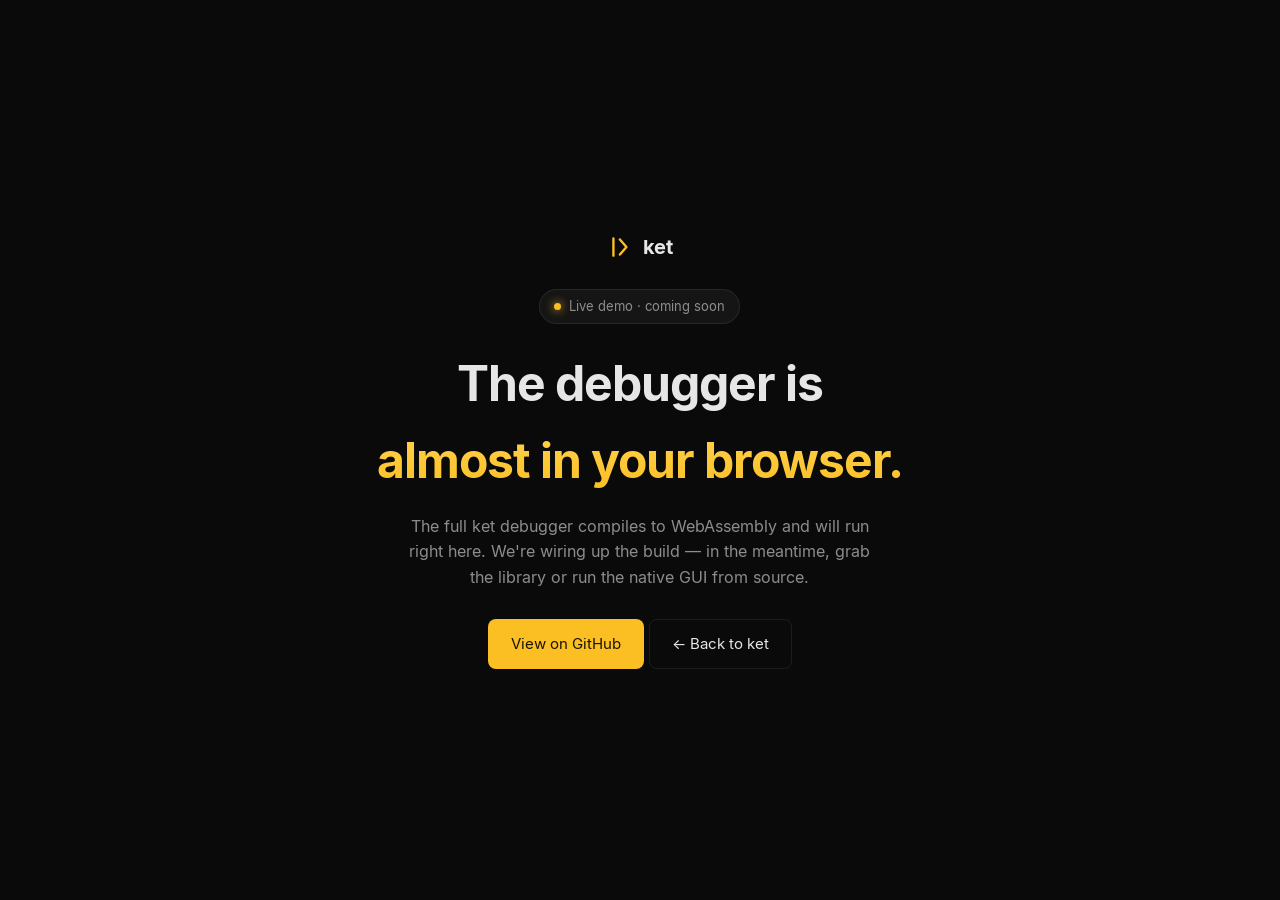
==== website/demo/index.html @ 71af7b1d "feat: pages workflow" ====
<!doctype html>
<html lang="en">
  <head>
    <meta charset="utf-8" />
    <meta name="viewport" content="width=device-width, initial-scale=1" />
    <title>ket — demo (coming soon)</title>
    <meta name="description" content="The ket in-browser debugger demo is on its way." />
    <link rel="icon" href="../assets/icon.png" />
    <link rel="stylesheet" href="../styles.css" />
    <style>
      .center {
        min-height: 100vh;
        display: flex;
        align-items: center;
        justify-content: center;
        text-align: center;
        padding: 24px;
      }
      .center .pill {
        margin-bottom: 22px;
      }
      .center h1 {
        font-size: clamp(30px, 5vw, 48px);
        letter-spacing: -0.02em;
        margin: 0 0 14px;
        font-weight: 700;
      }
      .center p {
        color: var(--muted);
        max-width: 48ch;
        margin: 0 auto 28px;
      }
    </style>
  </head>
  <body>
    <div class="center">
      <div>
        <a class="brand" href="../" style="justify-content: center; font-size: 20px">
          <svg viewBox="0 0 24 24" width="24" height="24" fill="none">
            <path d="M5 4v16M11 5l6 7-6 7" style="stroke: var(--accent)"
              stroke-width="2.2" stroke-linecap="round" stroke-linejoin="round"/>
          </svg>
          ket
        </a>
        <div style="height: 26px"></div>
        <span class="pill"><span class="dot"></span> Live demo · coming soon</span>
        <h1>The debugger is<br /><span class="grad">almost in your browser.</span></h1>
        <p>
          The full ket debugger compiles to WebAssembly and will run right here.
          We're wiring up the build — in the meantime, grab the library or run the
          native GUI from source.
        </p>
        <div class="cta" style="justify-content: center">
          <a class="btn btn-accent btn-lg" href="https://github.com/brenocq/ket">View on GitHub</a>
          <a class="btn btn-ghost btn-lg" href="../">← Back to ket</a>
        </div>
      </div>
    </div>
  </body>
</html>
---- website/styles.css ----
/* SPDX-License-Identifier: MIT
   ket website — dark, near-black canvas with a single quantum-gold accent.
   Plain CSS; a tiny main.js adds the cursor spotlight, copy, and scroll reveal. */

/* ---- Self-hosted fonts (match the GUI: Inter + JetBrains Mono) ---- */
@font-face {
  font-family: "Inter";
  font-style: normal;
  font-weight: 400;
  font-display: swap;
  src: url("assets/fonts/Inter-Regular.ttf") format("truetype");
}
@font-face {
  font-family: "Inter";
  font-style: normal;
  font-weight: 700;
  font-display: swap;
  src: url("assets/fonts/Inter-Bold.ttf") format("truetype");
}
@font-face {
  font-family: "JetBrains Mono";
  font-style: normal;
  font-weight: 400;
  font-display: swap;
  src: url("assets/fonts/JetBrainsMono-Regular.ttf") format("truetype");
}

/* ---- Design tokens ---- */
:root {
  --bg: #0a0a0a;
  --panel: #0f0f0f;
  --surface: #151515;
  --surface-2: #1d1d1d;
  --border: rgba(255, 255, 255, 0.08);
  --border-hi: rgba(251, 191, 36, 0.35);
  --text: #e6e6e6;
  --muted: #8c8c8c;
  --faint: #6b6b6b;
  --line: #2a2a2a; /* faint line-art strokes in illustrations */
  --accent: #fbbf24; /* quantum gold — CTAs / emphasis only */
  --accent-hi: #ffd24d;
  --accent-dim: rgba(251, 191, 36, 0.12);

  --max: 1120px;
  --radius: 14px;
  --font: "Inter", system-ui, -apple-system, "Segoe UI", Helvetica, Arial,
    sans-serif;
  --mono: "JetBrains Mono", ui-monospace, "SF Mono", Menlo, Consolas, monospace;
}

/* ---- Base ---- */
*,
*::before,
*::after {
  box-sizing: border-box;
}
html {
  scroll-behavior: smooth;
}
body {
  margin: 0;
  background: var(--bg);
  color: var(--text);
  font-family: var(--font);
  font-weight: 400;
  line-height: 1.6;
  -webkit-font-smoothing: antialiased;
  text-rendering: optimizeLegibility;
}
a {
  color: inherit;
  text-decoration: none;
}
.container {
  width: 100%;
  max-width: var(--max);
  margin: 0 auto;
  padding: 0 24px;
}
.accent {
  color: var(--accent);
}
.em {
  color: var(--text);
} /* white emphasis inside muted copy */
.muted {
  color: var(--muted);
}

/* ---- Nav ---- */
.nav {
  position: sticky;
  top: 0;
  z-index: 50;
  background: rgba(10, 10, 10, 0.72);
  backdrop-filter: blur(10px);
  border-bottom: 1px solid var(--border);
}
.nav .container {
  display: flex;
  align-items: center;
  gap: 28px;
  height: 60px;
}
.brand {
  display: flex;
  align-items: center;
  gap: 9px;
  font-weight: 700;
  letter-spacing: -0.02em;
}
.brand svg {
  width: 26px;
  height: 26px;
}
.nav-links {
  display: flex;
  gap: 22px;
  margin-left: 8px;
}
.nav-links a {
  color: var(--muted);
  font-weight: 500;
  font-size: 14px;
  transition: color 0.15s;
}
.nav-links a:hover {
  color: var(--text);
}
.nav-right {
  margin-left: auto;
  display: flex;
  align-items: center;
  gap: 16px;
}
.nav-right a:not(.btn) {
  color: var(--muted);
  font-weight: 500;
  font-size: 14px;
  transition: color 0.15s;
}
.nav-right a:not(.btn):hover {
  color: var(--text);
}

/* ---- Buttons ---- */
.btn {
  display: inline-flex;
  align-items: center;
  gap: 8px;
  font-family: var(--font);
  font-weight: 500;
  font-size: 14px;
  padding: 9px 16px;
  border-radius: 8px;
  border: 1px solid transparent;
  cursor: pointer;
  transition:
    transform 0.12s,
    background 0.15s,
    border-color 0.15s;
}
.btn:hover {
  transform: translateY(-1px);
}
.btn-accent {
  background: var(--accent);
  color: #1a1400;
}
.btn-accent:hover {
  background: var(--accent-hi);
}
.btn-ghost {
  background: transparent;
  color: var(--text);
  border-color: var(--border);
}
.btn-ghost:hover {
  border-color: rgba(255, 255, 255, 0.22);
  background: rgba(255, 255, 255, 0.03);
}
.btn-lg {
  padding: 12px 22px;
  font-size: 15px;
}

/* ---- Pill / badge ---- */
.pill {
  display: inline-flex;
  align-items: center;
  gap: 8px;
  font-size: 13px;
  color: var(--muted);
  background: var(--surface);
  border: 1px solid var(--border);
  padding: 6px 14px;
  border-radius: 999px;
}
.pill .dot {
  width: 7px;
  height: 7px;
  border-radius: 50%;
  background: var(--accent);
  box-shadow: 0 0 10px var(--accent);
}

/* ---- Hero ---- */
.hero {
  position: relative;
  text-align: center;
  padding: 120px 0 80px;
  overflow: hidden;
}
.aurora {
  position: absolute;
  top: -260px;
  left: 50%;
  width: 900px;
  height: 600px;
  transform: translateX(-50%);
  background: radial-gradient(
    closest-side,
    rgba(251, 191, 36, 0.16),
    rgba(251, 191, 36, 0) 70%
  );
  filter: blur(20px);
  pointer-events: none;
  animation: drift 14s ease-in-out infinite alternate;
}
@keyframes drift {
  from {
    transform: translateX(-50%) translateY(0) scale(1);
    opacity: 0.85;
  }
  to {
    transform: translateX(-50%) translateY(30px) scale(1.08);
    opacity: 1;
  }
}
.hero h1 {
  margin: 26px auto 18px;
  font-size: clamp(40px, 7vw, 84px);
  line-height: 1.04;
  letter-spacing: -0.03em;
  font-weight: 700;
  max-width: 14ch;
}
.grad {
  background: linear-gradient(180deg, var(--accent-hi), var(--accent));
  -webkit-background-clip: text;
  background-clip: text;
  color: transparent;
}
.hero p.lead {
  max-width: 60ch;
  margin: 0 auto;
  color: var(--muted);
  font-size: clamp(16px, 1.6vw, 19px);
}
.hero .cta {
  margin-top: 34px;
  display: flex;
  gap: 14px;
  justify-content: center;
  flex-wrap: wrap;
}

/* ---- Section ---- */
section {
  padding: 64px 0;
}
.section-head {
  margin-bottom: 36px;
}
.section-head h2 {
  font-size: clamp(26px, 3.5vw, 36px);
  letter-spacing: -0.02em;
  margin: 0 0 8px;
  font-weight: 700;
}
.section-head p {
  color: var(--muted);
  margin: 0;
  max-width: 60ch;
}

/* ---- Bento grid ---- */
.bento {
  display: grid;
  grid-template-columns: repeat(6, 1fr);
  gap: 16px;
}
.card {
  position: relative;
  grid-column: span 2;
  background: var(--panel);
  border: 1px solid var(--border);
  border-radius: var(--radius);
  padding: 24px;
  overflow: hidden;
  transition:
    border-color 0.2s,
    transform 0.2s;
}
.card.wide {
  grid-column: span 3;
}
.card.tall {
  grid-row: span 2;
}
/* cursor spotlight (main.js sets --mx/--my) */
.card::before {
  content: "";
  position: absolute;
  inset: 0;
  background: radial-gradient(
    240px circle at var(--mx, 50%) var(--my, 0%),
    var(--accent-dim),
    transparent 70%
  );
  opacity: 0;
  transition: opacity 0.25s;
  pointer-events: none;
}
.card:hover {
  border-color: var(--border-hi);
  transform: translateY(-2px);
}
.card:hover::before {
  opacity: 1;
}
.card .icon {
  color: var(--accent);
  margin-bottom: 12px;
}
.card h3 {
  margin: 0 0 6px;
  font-size: 17px;
  font-weight: 500;
}
.card p {
  margin: 0;
  color: var(--muted);
  font-size: 14px;
}
.card .art {
  margin-top: 18px;
  width: 100%;
  color: var(--line); /* currentColor drives the faint strokes */
}

/* ---- Code showcase ---- */
.code {
  background: var(--panel);
  border: 1px solid var(--border);
  border-radius: var(--radius);
  overflow: hidden;
}
.code .chrome {
  display: flex;
  align-items: center;
  gap: 14px;
  padding: 12px 16px;
  border-bottom: 1px solid var(--border);
}
.code .dots {
  display: flex;
  gap: 7px;
}
.code .dots i {
  width: 11px;
  height: 11px;
  border-radius: 50%;
  background: var(--surface-2);
}
.tabs {
  display: flex;
  gap: 4px;
}
.tabs label {
  font-size: 13px;
  color: var(--muted);
  padding: 5px 12px;
  border-radius: 7px;
  cursor: pointer;
  transition:
    color 0.15s,
    background 0.15s;
}
.tabs label:hover {
  color: var(--text);
}
.code input[type="radio"] {
  display: none;
}
.copy {
  margin-left: auto;
  font-size: 12px;
  color: var(--muted);
  background: transparent;
  border: 1px solid var(--border);
  border-radius: 7px;
  padding: 5px 10px;
  cursor: pointer;
}
.copy:hover {
  color: var(--text);
  border-color: rgba(255, 255, 255, 0.2);
}
.code pre {
  margin: 0;
  padding: 22px;
  font-family: var(--mono);
  font-size: 13.5px;
  line-height: 1.7;
  overflow-x: auto;
}
.code .panel {
  display: none;
}
/* :has() ties the checked radio to its panel — no JS needed for tabs */
#tab-cpp:checked ~ .body #panel-cpp,
#tab-py:checked ~ .body #panel-py,
#tab-qasm:checked ~ .body #panel-qasm {
  display: block;
}
#tab-cpp:checked ~ .chrome label[for="tab-cpp"],
#tab-py:checked ~ .chrome label[for="tab-py"],
#tab-qasm:checked ~ .chrome label[for="tab-qasm"] {
  color: var(--text);
  background: var(--surface);
}
/* syntax tints */
.tok-kw {
  color: #d8a0ff;
}
.tok-fn {
  color: #79b8ff;
}
.tok-str {
  color: #a6e22e;
}
.tok-num {
  color: #f6c177;
}
.tok-com {
  color: var(--faint);
}

/* ---- Footer ---- */
footer {
  border-top: 1px solid var(--border);
  padding: 48px 0;
  color: var(--muted);
  font-size: 14px;
}
.foot-grid {
  display: flex;
  flex-wrap: wrap;
  gap: 40px 64px;
  justify-content: space-between;
}
.foot-col h4 {
  color: var(--text);
  font-size: 13px;
  font-weight: 500;
  margin: 0 0 12px;
}
.foot-col a {
  display: block;
  color: var(--muted);
  padding: 4px 0;
  transition: color 0.15s;
}
.foot-col a:hover {
  color: var(--text);
}

/* ---- Hero install command ---- */
.install {
  display: inline-flex;
  align-items: center;
  gap: 14px;
  margin-top: 28px;
  text-align: left;
  background: var(--surface);
  border: 1px solid var(--border);
  border-radius: 10px;
  padding: 10px 10px 10px 16px;
  font-family: var(--mono);
  font-size: 14px;
  max-width: 100%;
}
.install .prompt {
  color: var(--accent);
}
.install .cmd {
  color: var(--text);
  overflow-x: auto;
  white-space: nowrap;
}
.install .copy2 {
  font-family: var(--font);
  font-size: 12px;
  color: var(--muted);
  background: var(--surface-2);
  border: 1px solid var(--border);
  border-radius: 7px;
  padding: 5px 11px;
  cursor: pointer;
  transition:
    color 0.15s,
    border-color 0.15s;
}
.install .copy2:hover {
  color: var(--text);
  border-color: rgba(255, 255, 255, 0.2);
}
.tags {
  margin-top: 22px;
  color: var(--faint);
  font-family: var(--mono);
  font-size: 13px;
  letter-spacing: 0.02em;
}

/* ---- Hero illustration (the quantum computer) — floats on the page bg ---- */
.hero-photo {
  max-width: 760px;
  margin: 28px auto -24px;
}
.hero-photo img {
  display: block;
  width: 100%;
  height: auto;
}

/* ---- Stats ---- */
section.tight {
  padding: 26px 0;
}
.stats {
  display: grid;
  grid-template-columns: repeat(4, 1fr);
  background: var(--panel);
  border: 1px solid var(--border);
  border-radius: var(--radius);
  overflow: hidden;
}
.stat {
  padding: 30px 26px;
  border-left: 1px solid var(--border);
}
.stat:first-child {
  border-left: none;
}
.stat .num {
  font-family: var(--mono);
  font-size: clamp(26px, 3vw, 32px);
  letter-spacing: -0.02em;
  color: var(--text);
}
.stat .num.accent {
  color: var(--accent);
}
.stat .lbl {
  color: var(--muted);
  font-size: 13px;
  margin-top: 8px;
  line-height: 1.45;
}

/* ---- Product screenshot showcase ---- */
.section-head.center {
  text-align: center;
}
.section-head.center p {
  margin-left: auto;
  margin-right: auto;
}
.shot {
  position: relative;
  max-width: 1080px;
  margin: 6px auto 0;
  border-radius: var(--radius);
  overflow: hidden;
  border: 1px solid var(--border);
  box-shadow: 0 40px 110px -45px rgba(0, 0, 0, 0.85);
}
.shot img,
.shot video {
  display: block;
  width: 100%;
  height: auto;
}
/* window chrome — same style as the code block (.code .chrome) */
.winbar {
  position: relative;
  display: flex;
  align-items: center;
  gap: 14px;
  padding: 12px 16px;
  background: var(--panel);
  border-bottom: 1px solid var(--border);
}
.winbar .lights {
  display: flex;
  gap: 7px;
}
.winbar .lights i {
  width: 11px;
  height: 11px;
  border-radius: 50%;
  background: var(--surface-2);
}
.winbar .wintitle {
  position: absolute;
  left: 0;
  right: 0;
  text-align: center;
  color: var(--muted);
  font-size: 13px;
  pointer-events: none;
}

/* ---- Bento card internals ---- */
.eyebrow {
  font-family: var(--mono);
  font-size: 11px;
  letter-spacing: 0.14em;
  text-transform: uppercase;
  color: var(--faint);
  margin-bottom: 14px;
}
.split {
  display: grid;
  grid-template-columns: 1fr 1fr;
  gap: 18px;
  margin-top: 20px;
}
.split .k {
  display: block;
  font-size: 13px;
  color: var(--text);
  font-weight: 500;
}
.split .v {
  display: block;
  font-size: 13px;
  color: var(--muted);
  margin-top: 3px;
}
.route {
  margin-top: 18px;
  font-family: var(--mono);
  font-size: 13px;
  color: var(--muted);
}
code.inline {
  font-family: var(--mono);
  font-size: 0.85em;
  color: var(--text);
  background: var(--surface);
  border: 1px solid var(--border);
  border-radius: 5px;
  padding: 1px 6px;
}
.textlink {
  display: inline-block;
  margin-top: 14px;
  color: var(--accent);
  font-size: 14px;
  font-weight: 500;
  transition: color 0.15s;
}
.textlink:hover {
  color: var(--accent-hi);
}

/* ---- Quickstart: code + result ---- */
.code-row {
  display: grid;
  grid-template-columns: 1.5fr 1fr;
  gap: 16px;
  align-items: stretch;
}
.result {
  background: var(--panel);
  border: 1px solid var(--border);
  border-radius: var(--radius);
  padding: 20px 22px;
}
.result-head {
  font-size: 11px;
  color: var(--faint);
  font-family: var(--mono);
  text-transform: uppercase;
  letter-spacing: 0.12em;
  margin-bottom: 16px;
}
.amp {
  display: grid;
  grid-template-columns: 46px 1fr 42px;
  align-items: center;
  gap: 12px;
  font-family: var(--mono);
  font-size: 13px;
  padding: 5px 0;
}
.amp .ket {
  color: var(--muted);
}
.amp .bar {
  height: 6px;
  border-radius: 3px;
  width: var(--p);
  min-width: 2px;
  background: linear-gradient(90deg, var(--accent), var(--accent-hi));
}
.amp.dim .bar {
  background: var(--surface-2);
}
.amp.dim .ket,
.amp.dim .val {
  color: var(--faint);
}
.amp .val {
  color: var(--text);
  text-align: right;
}
.result-note {
  margin: 16px 0 0;
  font-size: 13px;
  color: var(--muted);
}

/* ---- Closing CTA band ---- */
.cta-band {
  text-align: center;
  border: 1px solid var(--border);
  border-radius: 18px;
  padding: 60px 24px;
  background: radial-gradient(
    120% 140% at 50% 0%,
    rgba(251, 191, 36, 0.07),
    transparent 55%
  );
}
.cta-band h2 {
  font-size: clamp(26px, 3.5vw, 34px);
  letter-spacing: -0.02em;
  margin: 0 0 10px;
  font-weight: 700;
}
.cta-band p {
  color: var(--muted);
  margin: 0 0 26px;
}
.cta-band .cta {
  justify-content: center;
}

/* ---- Scroll reveal (main.js adds .in) ---- */
.reveal {
  opacity: 0;
  transform: translateY(16px);
  transition:
    opacity 0.6s ease,
    transform 0.6s ease;
}
.reveal.in {
  opacity: 1;
  transform: none;
}

@media (prefers-reduced-motion: reduce) {
  * {
    animation: none !important;
    transition: none !important;
  }
  .reveal {
    opacity: 1;
    transform: none;
  }
}

/* ---- Responsive ---- */
@media (max-width: 920px) {
  .code-row {
    grid-template-columns: 1fr;
  }
  .stats {
    grid-template-columns: repeat(2, 1fr);
  }
  .stat:nth-child(3) {
    border-left: none;
  }
  .stat:nth-child(n + 3) {
    border-top: 1px solid var(--border);
  }
}
@media (max-width: 860px) {
  .nav-links {
    display: none;
  }
  .card,
  .card.wide {
    grid-column: span 6;
  }
  .card.tall {
    grid-row: auto;
  }
  .split {
    grid-template-columns: 1fr;
  }
}
@media (max-width: 560px) {
  .stats {
    grid-template-columns: 1fr;
  }
  .stat {
    border-left: none;
    border-top: 1px solid var(--border);
  }
  .stat:first-child {
    border-top: none;
  }
  .install {
    width: 100%;
  }
}
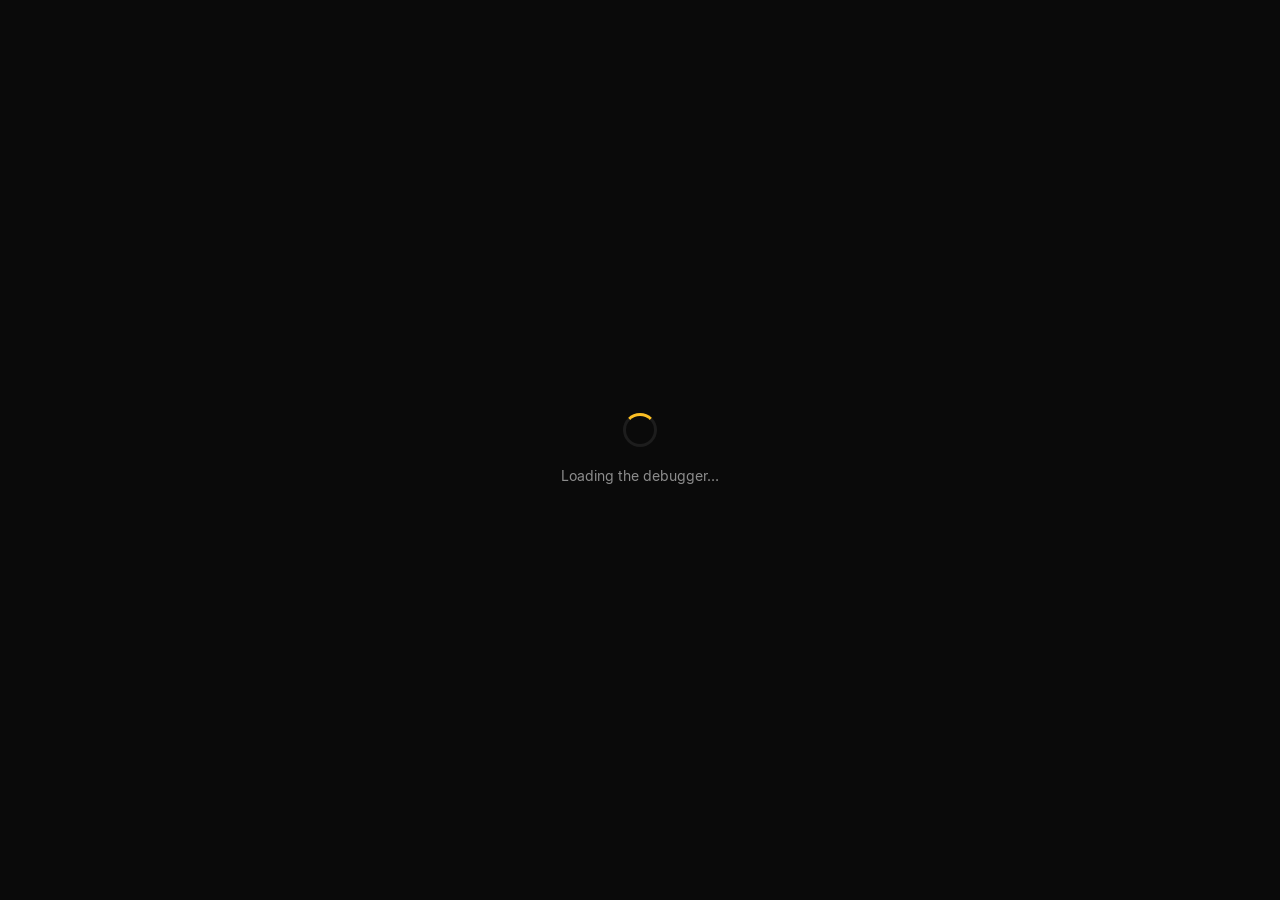
==== commit e14acccc: "feat: demo page" ====
--- a/website/demo/index.html
+++ b/website/demo/index.html
@@ -2,59 +2,168 @@
 <html lang="en">
   <head>
     <meta charset="utf-8" />
-    <meta name="viewport" content="width=device-width, initial-scale=1" />
-    <title>ket — demo (coming soon)</title>
-    <meta name="description" content="The ket in-browser debugger demo is on its way." />
+    <meta name="viewport" content="width=device-width, initial-scale=1, viewport-fit=cover" />
+    <title>ket — debugger</title>
+    <meta name="description" content="The ket quantum circuit debugger, running in your browser via WebAssembly." />
     <link rel="icon" href="../assets/icon.png" />
     <link rel="stylesheet" href="../styles.css" />
     <style>
-      .center {
-        min-height: 100vh;
+      html,
+      body {
+        height: 100%;
+        margin: 0;
+        overflow: hidden;
+      }
+      .demo-top {
+        display: flex;
+        align-items: center;
+        gap: 14px;
+        height: 48px;
+        padding: 0 18px;
+        background: var(--panel);
+        border-bottom: 1px solid var(--border);
+      }
+      .demo-top .brand {
+        font-size: 17px;
+      }
+      .demo-top .sep {
+        color: var(--faint);
+      }
+      .demo-top .crumb {
+        color: var(--muted);
+        font-size: 14px;
+      }
+      .demo-top .right {
+        margin-left: auto;
+        display: flex;
+        gap: 18px;
+        align-items: center;
+      }
+      .demo-top a.lnk {
+        color: var(--muted);
+        font-size: 14px;
+        font-weight: 500;
+        transition: color 0.15s;
+      }
+      .demo-top a.lnk:hover {
+        color: var(--text);
+      }
+      .stage {
+        height: calc(100% - 48px);
         display: flex;
         align-items: center;
         justify-content: center;
+        padding: 18px;
+        box-sizing: border-box;
+      }
+      .frame {
+        aspect-ratio: 1280 / 720;
+        width: 1280px;
+        max-width: 100%;
+        max-height: 100%;
+        border: 1px solid var(--border);
+        border-radius: 10px;
+        overflow: hidden;
+        box-shadow: 0 30px 90px -40px rgba(0, 0, 0, 0.9);
+        background: #0a0a0a;
+      }
+      #canvas {
+        display: block;
+        width: 100%;
+        height: 100%;
+        background: #0a0a0a;
+        outline: none;
+      }
+      #loading {
+        position: fixed;
+        inset: 0;
+        display: flex;
+        flex-direction: column;
+        align-items: center;
+        justify-content: center;
+        gap: 18px;
+        background: var(--bg);
+        transition: opacity 0.5s ease;
+        z-index: 10;
+      }
+      .spinner {
+        width: 34px;
+        height: 34px;
+        border-radius: 50%;
+        border: 3px solid var(--surface-2);
+        border-top-color: var(--accent);
+        animation: spin 0.9s linear infinite;
+      }
+      @keyframes spin {
+        to {
+          transform: rotate(360deg);
+        }
+      }
+      #status {
+        color: var(--muted);
+        font-size: 14px;
+        margin: 0;
+      }
+      .hint {
+        position: fixed;
+        bottom: 14px;
+        left: 0;
+        right: 0;
         text-align: center;
-        padding: 24px;
-      }
-      .center .pill {
-        margin-bottom: 22px;
-      }
-      .center h1 {
-        font-size: clamp(30px, 5vw, 48px);
-        letter-spacing: -0.02em;
-        margin: 0 0 14px;
-        font-weight: 700;
-      }
-      .center p {
-        color: var(--muted);
-        max-width: 48ch;
-        margin: 0 auto 28px;
+        color: var(--faint);
+        font-size: 12.5px;
+        pointer-events: none;
       }
     </style>
   </head>
   <body>
-    <div class="center">
-      <div>
-        <a class="brand" href="../" style="justify-content: center; font-size: 20px">
-          <svg viewBox="0 0 24 24" width="24" height="24" fill="none">
-            <path d="M5 4v16M11 5l6 7-6 7" style="stroke: var(--accent)"
-              stroke-width="2.2" stroke-linecap="round" stroke-linejoin="round"/>
-          </svg>
-          ket
-        </a>
-        <div style="height: 26px"></div>
-        <span class="pill"><span class="dot"></span> Live demo · coming soon</span>
-        <h1>The debugger is<br /><span class="grad">almost in your browser.</span></h1>
-        <p>
-          The full ket debugger compiles to WebAssembly and will run right here.
-          We're wiring up the build — in the meantime, grab the library or run the
-          native GUI from source.
-        </p>
-        <div class="cta" style="justify-content: center">
-          <a class="btn btn-accent btn-lg" href="https://github.com/brenocq/ket">View on GitHub</a>
-          <a class="btn btn-ghost btn-lg" href="../">← Back to ket</a>
-        </div>
+    <header class="demo-top">
+      <a class="brand" href="../">
+        <svg viewBox="0 0 24 24" width="22" height="22" fill="none">
+          <path d="M5 4v16M11 5l6 7-6 7" style="stroke: var(--accent)"
+            stroke-width="2.2" stroke-linecap="round" stroke-linejoin="round"/>
+        </svg>
+        ket
+      </a>
+      <span class="sep">/</span>
+      <span class="crumb">debugger</span>
+      <div class="right">
+        <a class="lnk" href="https://github.com/brenocq/ket">GitHub</a>
+        <a class="lnk" href="../">← Back</a>
       </div>
+    </header>
+
+    <main class="stage">
+      <div class="frame">
+        <canvas id="canvas" width="1280" height="720" tabindex="0"
+          oncontextmenu="event.preventDefault()"></canvas>
+      </div>
+    </main>
+
+    <div class="hint">Use the File and Examples menus to load circuits · step with the transport controls</div>
+
+    <div id="loading">
+      <div class="spinner"></div>
+      <p id="status">Loading the debugger…</p>
     </div>
+
+    <script>
+      var statusEl = document.getElementById("status");
+      var loadingEl = document.getElementById("loading");
+      var Module = {
+        canvas: document.getElementById("canvas"),
+        print: function (t) { console.log(t); },
+        printErr: function (t) { console.warn(t); },
+        setStatus: function (t) { if (statusEl && t) statusEl.textContent = t; },
+        onRuntimeInitialized: function () {
+          // Let the first frames render, then fade the loader out.
+          setTimeout(function () {
+            loadingEl.style.opacity = "0";
+            setTimeout(function () { loadingEl.style.display = "none"; }, 500);
+          }, 700);
+        },
+      };
+    </script>
+    <script src="ket-gui.js"></script>
   </body>
 </html>
